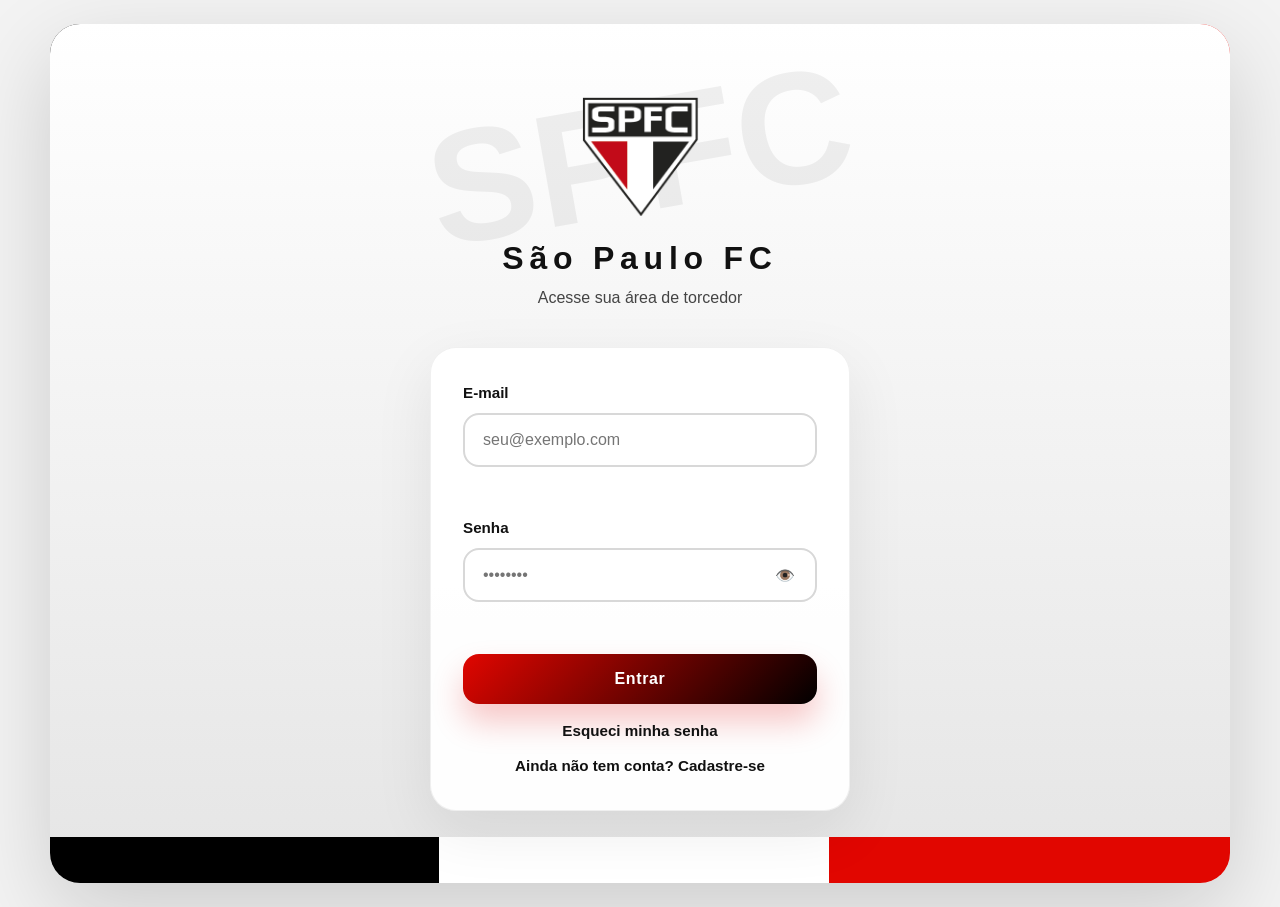
==== dashboard.html @ 4c88d05a "aluno" ====
<!DOCTYPE html>
<html lang="pt-BR">
<head>
    <meta charset="UTF-8">
    <meta name="viewport" content="width=device-width, initial-scale=1.0">
    <title>Painel - São Paulo FC</title>
    <link rel="stylesheet" href="styles.css">
</head>
<body>
    <div class="page">
        <div class="page__background"></div>

        <main class="card">
            <div class="brand">
                <img src="assets/crest.png.png" alt="Escudo São Paulo FC" class="brand__logo" />
                <h1>São Paulo FC</h1>
                <p class="brand__subtitle">Painel do torcedor</p>
            </div>

            <div class="topbar">
                <div class="user" id="userTop">
                    <button class="user-button" id="userButton" aria-haspopup="true" aria-expanded="false">
                        <div class="user__avatar" id="userAvatar">SP</div>
                    </button>
                    <div class="user__info">
                        <span id="userGreeting">Olá, torcedor!</span>
                        <small id="userEmail">--</small>
                    </div>

                    <nav class="user-menu" id="userMenu" aria-label="Menu do usuário">
                        <ul>
                            <li><a href="#" id="profileLink">Perfil</a></li>
                            <li><a href="#" id="menuLogout">Sair</a></li>
                        </ul>
                    </nav>
                </div>
            </div>

            <section class="form" id="dashboardPanel">

                <div class="dashboard-grid">
                    <article class="card-section">
                        <h2>História</h2>
                        <p>Fundado em 1930, o São Paulo Futebol Clube se tornou um dos clubes mais vitoriosos do Brasil e da América do Sul. Conhecido como Tricolor Paulista, construiu tradição de títulos e formação de grandes jogadores ao longo do século XX e XXI.</p>
                    </article>

                    <article class="card-section">
                        <h2>Conquistas & Momentos</h2>
                        <ul>
                            <li>3× Copa Libertadores (1992, 1993, 2005)</li>
                            <li>3× Mundial / Intercontinental (1992, 1993, 2005)</li>
                            <li>Campeonatos Brasileiros: 1977, 1986, 1991, 2006, 2007, 2008 (entre outros)</li>
                        </ul>
                    </article>

                    <article class="card-section">
                        <h2>Títulos Principais</h2>
                        <p>Libertadores, Campeonato Brasileiro (Série A), Copa do Brasil, Supercopa e outros troféus nacionais e internacionais.</p>
                    </article>

                    <article class="card-section">
                        <h2>Jogadores Históricos</h2>
                        <ul>
                            <li>Rogério Ceni — goleiro e artilheiro lendário</li>
                            <li>Raí — ídolo e líder nas conquistas internacionais</li>
                            <li>Serginho Chulapa — centroavante decisivo</li>
                            <li>Cafu, Leonardo, Toninho Cerezo — craques formados no passado</li>
                        </ul>
                    </article>

                    <article class="card-section">
                        <h2>Estádio</h2>
                        <p>Morumbi (Estádio Cícero Pompeu de Toledo) — palco de grandes finais e partidas memoráveis.</p>
                    </article>

                    <article class="card-section">
                        <h2>Momentos Icônicos</h2>
                        <ul>
                            <li>Dobradinha Libertadores + Mundial (início dos anos 1990)</li>
                            <li>Trilogia de títulos nacionais na década de 2000</li>
                        </ul>
                    </article>

                    <article class="card-section">
                        <h2>Curiosidades</h2>
                        <ul>
                            <li>Tradição nas categorias de base e revelação de talentos.</li>
                            <li>Rogério Ceni marcou mais de 100 gols, muitos em cobranças de falta e pênaltis.</li>
                        </ul>
                    </article>
                </div>

                <div class="field" style="margin-top:18px">
                    <button type="button" id="logoutBtn" class="btn btn--primary">Sair</button>
                    <a href="index.html" class="link">Voltar para Login</a>
                </div>
            </section>
        </main>
    </div>

    <script src="script.js" defer></script>
</body>
</html>
---- styles.css ----
﻿* {
    margin: 0;
    padding: 0;
    box-sizing: border-box;
}

html, body {
    width: 100%;
    min-height: 100%;
    font-family: 'Segoe UI', Tahoma, Geneva, Verdana, sans-serif;
    color: #111;
    background: #f3f3f3;
}

body {
    display: flex;
    align-items: center;
    justify-content: center;
    padding: 24px;
}

.page {
    width: 100%;
    max-width: 1180px;
    min-height: 640px;
    position: relative;
    overflow: hidden;
    border-radius: 30px;
    background: #fff;
    box-shadow: 0 30px 90px rgba(0, 0, 0, 0.16);
}

.page__background {
    position: absolute;
    inset: 0;
    background: linear-gradient(180deg, #fff 0%, #e5e5e5 100%);
}

.page::before,
.page::after {
    content: '';
    position: absolute;
    left: 0;
    right: 0;
    height: 64px;
    background: linear-gradient(90deg, #000 0%, #000 33%, #e10600 33%, #e10600 66%, #fff 66%, #fff 100%);
}

.page::before {
    top: 0;
}

.page::after {
    bottom: 0;
}

.card {
    position: relative;
    display: grid;
    place-items: center;
    padding: 72px 64px;
    min-height: 640px;
    z-index: 1;
}

.brand {
    width: 100%;
    max-width: 420px;
    text-align: center;
    margin-bottom: 40px;
}

.brand__logo {
    width: 120px;
    height: auto;
    margin: 0 auto 24px;
    display: block;
}

.brand h1 {
    font-size: clamp(2rem, 2.4vw, 3rem);
    letter-spacing: 0.18em;
    color: #111;
    margin-bottom: 12px;
}

.brand__subtitle {
    color: #444;
    font-size: 1rem;
    font-weight: 500;
}

.form {
    width: 100%;
    max-width: 420px;
    background: rgba(255, 255, 255, 0.95);
    border: 1px solid rgba(0, 0, 0, 0.06);
    border-radius: 26px;
    padding: 36px 32px;
    box-shadow: 0 20px 60px rgba(0, 0, 0, 0.08);
}

.field {
    display: grid;
    gap: 12px;
    margin-bottom: 22px;
}

.field label {
    font-size: 0.95rem;
    font-weight: 600;
    color: #111;
}

.field input {
    width: 100%;
    padding: 16px 18px;
    border: 2px solid #d8d8d8;
    border-radius: 16px;
    font-size: 1rem;
    transition: border-color 0.25s ease, box-shadow 0.25s ease;
}

.field input:focus {
    outline: none;
    border-color: #e10600;
    box-shadow: 0 0 0 4px rgba(225, 6, 0, 0.12);
}

.password-field {
    position: relative;
}

.password-field input {
    width: 100%;
}

.password-toggle {
    position: absolute;
    top: 50%;
    right: 14px;
    transform: translateY(-50%);
    border: none;
    background: transparent;
    font-size: 1rem;
    cursor: pointer;
    color: #555;
    padding: 8px;
}

.password-toggle:hover {
    opacity: 0.75;
}

.error-message {
    color: #b72b28;
    font-size: 0.85rem;
    min-height: 18px;
}

.btn {
    width: 100%;
    padding: 16px 20px;
    border: none;
    border-radius: 16px;
    font-size: 1rem;
    font-weight: 700;
    letter-spacing: 0.04em;
    cursor: pointer;
    transition: transform 0.2s ease, box-shadow 0.2s ease, background 0.2s ease;
}

.btn--primary {
    background: linear-gradient(135deg, #e10600 0%, #000 100%);
    color: #fff;
    box-shadow: 0 18px 32px rgba(225, 6, 0, 0.22);
}

.btn--primary:hover {
    transform: translateY(-2px);
}

.link {
    display: block;
    text-align: center;
    margin-top: 18px;
    color: #111;
    text-decoration: none;
    font-size: 0.95rem;
    font-weight: 600;
}

.link:hover {
    color: #e10600;
}

@media (max-width: 960px) {
    .page {
        min-height: 720px;
    }

    .card {
        padding: 56px 40px;
    }
}

@media (max-width: 720px) {
    body {
        padding: 16px;
    }

    .page {
        border-radius: 22px;
        min-height: auto;
    }

    .card {
        padding: 48px 28px;
    }
}

@media (max-width: 520px) {
    .page {
        min-height: auto;
    }

    .brand h1 {
        font-size: 2rem;
    }

    .form {
        padding: 30px 24px;
    }

    .field input {
        padding: 14px 16px;
    }

    .btn {
        padding: 14px 16px;
    }
}

/* Topbar user avatar */
.topbar {
    position: absolute;
    top: 18px;
    right: 28px;
    z-index: 3;
}

.user {
    display: flex;
    align-items: center;
    gap: 12px;
    background: rgba(255,255,255,0.9);
    padding: 6px 10px;
    border-radius: 28px;
    box-shadow: 0 8px 18px rgba(0,0,0,0.12);
}

.user__avatar {
    width: 44px;
    height: 44px;
    border-radius: 50%;
    background: linear-gradient(135deg,#e10600 0%, #000 100%);
    color: #fff;
    display: flex;
    align-items: center;
    justify-content: center;
    font-weight: 700;
    font-size: 0.95rem;
}

.user__info span {
    display: block;
    font-weight: 700;
    font-size: 0.95rem;
}

.user__info small {
    display: block;
    font-size: 0.78rem;
    color: #333;
}

/* User menu dropdown */
.user-button {
    background: transparent;
    border: none;
    padding: 0;
    margin-right: 8px;
    cursor: pointer;
}

.user-menu {
    position: absolute;
    top: 64px;
    right: 0;
    min-width: 160px;
    background: #fff;
    border-radius: 10px;
    box-shadow: 0 12px 30px rgba(0,0,0,0.12);
    border: 1px solid rgba(0,0,0,0.06);
    display: none;
    z-index: 40;
    overflow: hidden;
}

.user-menu ul { list-style: none; margin: 0; padding: 8px 0; }
.user-menu li { padding: 0; }
.user-menu li { }
.user-menu a {
    display: block;
    padding: 10px 16px;
    text-decoration: none;
    color: #222;
    font-weight: 600;
}
.user-menu a:hover { background: #f5f5f5; }
.user-menu.show { display: block; }

/* Dashboard grid and SPFC styling */
.dashboard-grid {
    display: grid;
    grid-template-columns: repeat(auto-fit, minmax(260px, 1fr));
    gap: 20px;
    width: 100%;
}

.card-section {
    background: linear-gradient(180deg, rgba(255,255,255,0.98), rgba(250,250,250,0.96));
    border-radius: 12px;
    padding: 18px;
    border: 1px solid rgba(0,0,0,0.06);
    box-shadow: 0 12px 24px rgba(0,0,0,0.06);
}

.card-section h2 {
    color: #e10600;
    margin-bottom: 8px;
    font-size: 1.05rem;
}

.card-section p, .card-section li {
    color: #222;
    font-size: 0.95rem;
    line-height: 1.45;
}

/* Watermark SPFC behind content */
.page__background::after {
    content: 'SPFC';
    position: absolute;
    top: 40px;
    left: 50%;
    transform: translateX(-50%) rotate(-10deg);
    font-size: 160px;
    font-weight: 900;
    color: rgba(0,0,0,0.06);
    pointer-events: none;
    z-index: 0;
}

/* Tricolor stripes more pronounced */
.page::before,
.page::after {
    height: 46px;
    background: linear-gradient(90deg, #000 0%, #000 33%, #fff 33%, #fff 66%, #e10600 66%, #e10600 100%);
}

/* Make the card area stand out */
.card {
    background: transparent;
}

/* Accent headings */
h1, h2 {
    font-family: 'Helvetica Neue', Arial, sans-serif;
}

@media (max-width: 720px) {
    .page__background::after { font-size: 96px; top: 20px; }
    .topbar { right: 14px; }
}
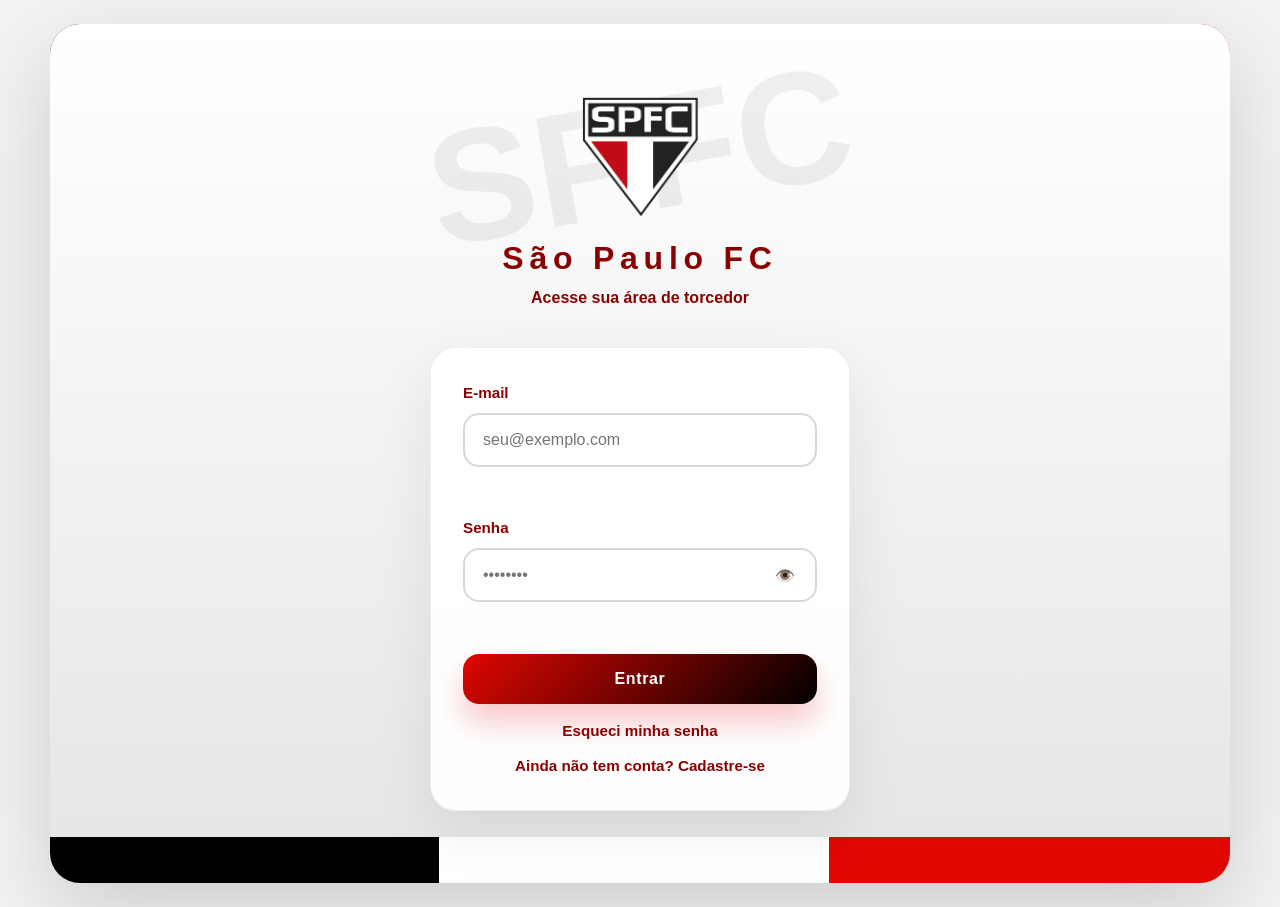
==== commit b2cc0946: "mercado da bola" ====
--- a/dashboard.html
+++ b/dashboard.html
@@ -38,6 +38,14 @@
 
             <section class="form" id="dashboardPanel">
 
+                <!-- Tabs navigation -->
+                <div class="tabs-nav">
+                    <button class="tab-btn active" data-tab="historico">Histórico e Títulos</button>
+                    <button class="tab-btn" data-tab="rumores">Rumores & Contratações</button>
+                </div>
+
+                <!-- Tab: Histórico -->
+                <div class="tab-content active" id="historico-tab">
                 <div class="dashboard-grid">
                     <article class="card-section">
                         <h2>História</h2>
@@ -89,6 +97,68 @@
                         </ul>
                     </article>
                 </div>
+                </div>
+
+                <!-- Tab: Rumores & Contratações -->
+                <div class="tab-content" id="rumores-tab">
+                <div class="dashboard-grid">
+                    <article class="card-section">
+                        <h2>Rumores de Saídas</h2>
+                        <ul>
+                            <li><strong>Luciano</strong> — Interesse de clubes da Arábia Saudita</li>
+                            <li><strong>Welington</strong> — Proposta do Flamengo em discussão</li>
+                            <li><strong>Alisson</strong> — Sondagem de clubes portugueses</li>
+                            <li><strong>Rafinha</strong> — Possível saída por fim de contrato</li>
+                        </ul>
+                    </article>
+
+                    <article class="card-section">
+                        <h2>Perspectivas de Contratações</h2>
+                        <ul>
+                            <li><strong>David Neres</strong> — Empréstimo ou venda em análise</li>
+                            <li><strong>Nahitan Nández</strong> — Lateral direito em negociação</li>
+                            <li><strong>Alan Kardec</strong> — Retorno ao clube em discussão</li>
+                            <li><strong>Andrés Colorado</strong> — Ponta esquerda para reforçar ofensiva</li>
+                        </ul>
+                    </article>
+
+                    <article class="card-section">
+                        <h2>Mercado 2026 — Movimentações Esperadas</h2>
+                        <ul>
+                            <li>Período de transferências internacionais aberto até junho</li>
+                            <li>Foco na recomposição de elenco após saídas de 2025</li>
+                            <li>Investimento em jogadores da base: Ferreirinha, Bobadilla destaque</li>
+                        </ul>
+                    </article>
+
+                    <article class="card-section">
+                        <h2>Nomes Cotados</h2>
+                        <ul>
+                            <li><strong>Víctor Bueno</strong> — Atacante argentino em pré-acordo</li>
+                            <li><strong>Matheus Reis</strong> — Meia criativo da base promissor</li>
+                            <li><strong>Kaiky</strong> — Zagueiro em empréstimo de avaliação</li>
+                            <li><strong>Benilson</strong> — Goleiro da base para reforçar competição</li>
+                        </ul>
+                    </article>
+
+                    <article class="card-section">
+                        <h2>Renovações em Pauta</h2>
+                        <ul>
+                            <li><strong>Miranda</strong> — Extensão de contrato até 2027 em negociação</li>
+                            <li><strong>Ferreirinha</strong> — Promessa de aumento salarial já acordado</li>
+                            <li><strong>Bobadilla</strong> — Renovação com melhora contratual</li>
+                            <li><strong>Pablo Maia</strong> — Discussões para novo vínculo</li>
+                        </ul>
+                    </article>
+
+                    <article class="card-section">
+                        <h2>Status das Negociações</h2>
+                        <p><strong>🟢 Avançadas:</strong> Nahitan Nández, Alan Kardec<br/>
+                        <strong>🟡 Em Discussão:</strong> Víctor Bueno, Welington, Kaiky<br/>
+                        <strong>🔴 Preliminares:</strong> Andrés Colorado, Matheus Reis</p>
+                    </article>
+                </div>
+                </div>
 
                 <div class="field" style="margin-top:18px">
                     <button type="button" id="logoutBtn" class="btn btn--primary">Sair</button>
--- a/styles.css
+++ b/styles.css
@@ -8,7 +8,8 @@
     width: 100%;
     min-height: 100%;
     font-family: 'Segoe UI', Tahoma, Geneva, Verdana, sans-serif;
-    color: #111;
+    color: #8B0000;
+    font-weight: bold;
     background: #f3f3f3;
 }
 
@@ -80,14 +81,15 @@
 .brand h1 {
     font-size: clamp(2rem, 2.4vw, 3rem);
     letter-spacing: 0.18em;
-    color: #111;
+    color: #8B0000;
+    font-weight: bold;
     margin-bottom: 12px;
 }
 
 .brand__subtitle {
-    color: #444;
+    color: #8B0000;
     font-size: 1rem;
-    font-weight: 500;
+    font-weight: bold;
 }
 
 .form {
@@ -108,8 +110,8 @@
 
 .field label {
     font-size: 0.95rem;
-    font-weight: 600;
-    color: #111;
+    font-weight: bold;
+    color: #8B0000;
 }
 
 .field input {
@@ -184,10 +186,10 @@
     display: block;
     text-align: center;
     margin-top: 18px;
-    color: #111;
+    color: #8B0000;
     text-decoration: none;
     font-size: 0.95rem;
-    font-weight: 600;
+    font-weight: bold;
 }
 
 .link:hover {
@@ -274,8 +276,9 @@
 
 .user__info span {
     display: block;
-    font-weight: 700;
-    font-size: 0.95rem;
+    font-weight: bold;
+    font-size: 0.95rem;
+    color: #8B0000;
 }
 
 .user__info small {
@@ -314,8 +317,8 @@
     display: block;
     padding: 10px 16px;
     text-decoration: none;
-    color: #222;
-    font-weight: 600;
+    color: #8B0000;
+    font-weight: bold;
 }
 .user-menu a:hover { background: #f5f5f5; }
 .user-menu.show { display: block; }
@@ -326,6 +329,44 @@
     grid-template-columns: repeat(auto-fit, minmax(260px, 1fr));
     gap: 20px;
     width: 100%;
+}
+
+/* Tabs navigation */
+.tabs-nav {
+    display: flex;
+    gap: 12px;
+    margin-bottom: 24px;
+    border-bottom: 2px solid #e10600;
+    padding-bottom: 12px;
+}
+
+.tab-btn {
+    background: transparent;
+    border: none;
+    padding: 10px 16px;
+    font-size: 0.95rem;
+    font-weight: bold;
+    color: #8B0000;
+    cursor: pointer;
+    border-bottom: 3px solid transparent;
+    transition: border-color 0.3s ease, color 0.3s ease;
+}
+
+.tab-btn:hover {
+    color: #e10600;
+}
+
+.tab-btn.active {
+    border-bottom-color: #8B0000;
+    color: #8B0000;
+}
+
+.tab-content {
+    display: none;
+}
+
+.tab-content.active {
+    display: block;
 }
 
 .card-section {
@@ -343,8 +384,9 @@
 }
 
 .card-section p, .card-section li {
-    color: #222;
-    font-size: 0.95rem;
+    color: #8B0000;
+    font-size: 0.95rem;
+    font-weight: bold;
     line-height: 1.45;
 }
 
